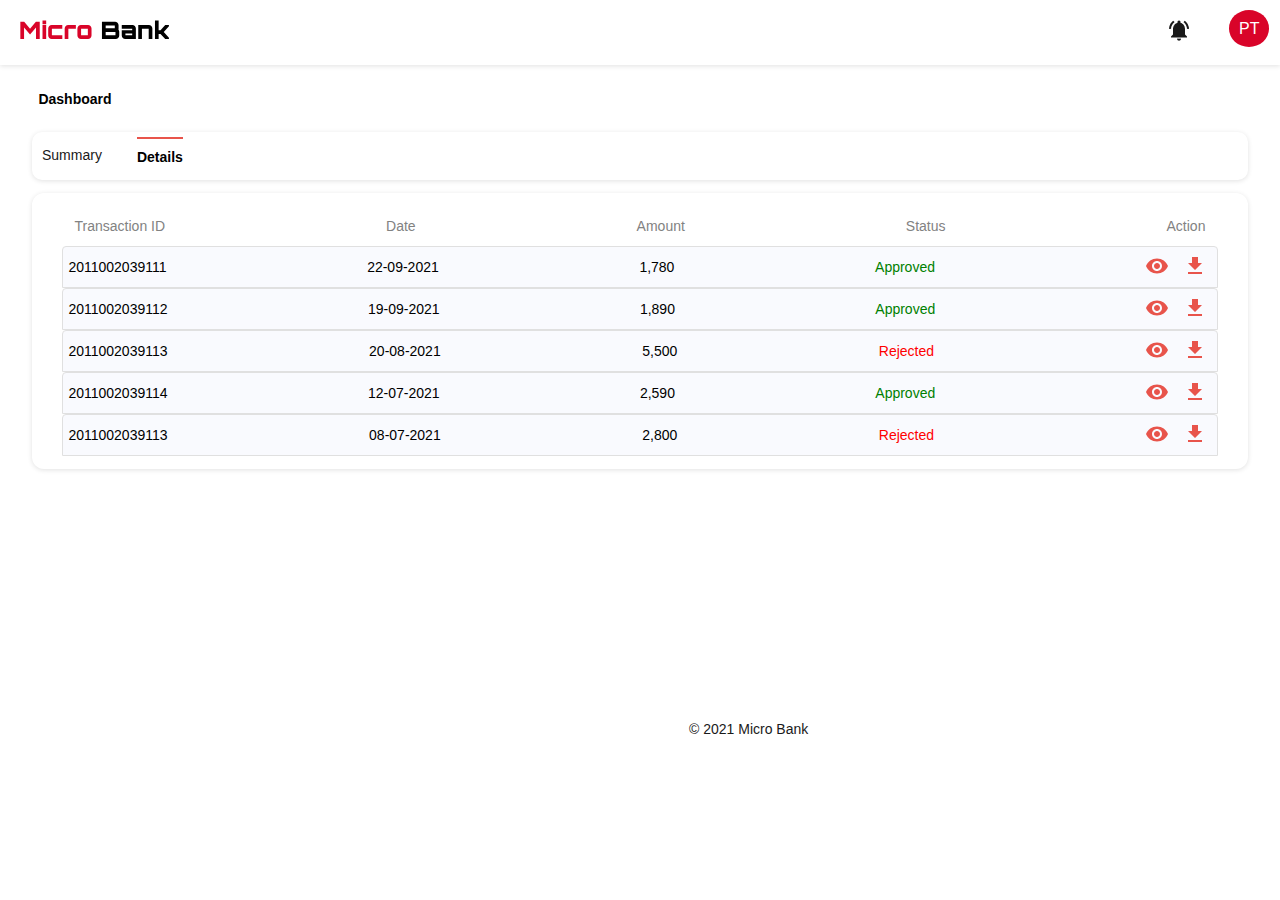
==== details.html @ 706b4410 "Added signup page and updated the UI" ====
<!DOCTYPE html>
<html lang="en">
<head>
    <meta charset="UTF-8">
    <meta http-equiv="X-UA-Compatible" content="IE=edge">
    <meta name="viewport" content="width=device-width, initial-scale=1.0">
    <title>Micro Bank</title>
    <link rel="stylesheet" href="style.css"></link>

</head>
<body>
     <div>
         <nav class="nav-bar">
                 <div class="nav-list"> 
                <div class="nav-logo"><img src="imgs/micro_bank.svg" alt="micro_bank"></div>
                     <div class="nav-items"><li><img src="imgs/bell.png" alt="bell"></li>
                     <li><a href="login.html">PT</a>
                        <span></span>
                    <li><img src="imgs/down_arrow.svg" alt="arrow" ></li></li></div>
                 </div>
         </nav>
     </div>
     <div class="dashboard">
            <h3>Dashboard</h3>
         </div>
         <div class="tabs">
            <div class="summary-tab"><p><a href="index.html">Summary</a></p></div>
            <div class="details-tab"><p>Details</p></div>
         </div>

         <div class="transaction-container">
            <div class="details-heading">
                <li>Transaction ID</li>
                <li>Date</li>
                <li>Amount</li>
                <li>Status</li>
                <li>Action</li>
            </div>
            <div class="details-data">
                <li>2011002039111</li>
                <li>22-09-2021</li>
                <li>1,780</li>
                <li style="color: #008000;">Approved</li>
                <li><img src="imgs/red_eye.svg" alt=""><img src="imgs/download.svg" alt=""></li>
            </div>
            <div class="details-data">
                <li>2011002039112</li>
                <li>19-09-2021</li>
                <li>1,890</li>
                <li style="color: #008000;">Approved</li>
                <li><img src="imgs/red_eye.svg" alt=""><img src="imgs/download.svg" alt=""></li>
            </div>
            <div class="details-data">
                <li>2011002039113</li>
                <li>20-08-2021</li>
                <li>5,500</li>
                <li style="color: #FF0000;">Rejected</li>
                <li><img src="imgs/red_eye.svg" alt=""><img src="imgs/download.svg" alt=""></li>
            </div>
            <div class="details-data">
                <li>2011002039114</li>
                <li>12-07-2021</li>
                <li>2,590</li>
                <li style="color: #008000;">Approved</li>
                <li><img src="imgs/red_eye.svg" alt=""><img src="imgs/download.svg" alt=""></li>
            </div>
            <div class="details-data">
                <li>2011002039113</li>
                <li>08-07-2021</li>
                <li>2,800</li>
                <li style="color: #FF0000;">Rejected</li>
                <li><img src="imgs/red_eye.svg" alt=""><img src="imgs/download.svg" alt=""></li>
            </div>
         </div>

         

         <footer class="footer">
             © 2021 Micro Bank
         </footer>
    <script src="script.js"></script>
</body>
</html>
---- style.css ----
/* Desktop styling */

/* container */
* {
  margin: 0;
  padding: 0;
  box-sizing: border-box;
  font-family: Verdana, Geneva, Tahoma, sans-serif;
}

/* Dashboard */

.nav-bar {
  width: 100%;
  background-color: #ffffff;
  box-shadow: 0px 1px 5px rgba(0, 0, 0, 0.12);
}
.nav-logo {
  padding: 20px;
}
.nav-list {
  display: flex;
}
.nav-items {
  margin-left: 75%;
  display: flex;
}
.nav-list li {
  list-style: none;
  padding: 20px;
}

.nav-list li a {
  text-decoration: none;
  color: #ffffff;
  background: #d90429;
  padding: 10px;
  border-radius: 50%;
}

.dashboard h3 {
  font-size: 14px;
  padding: 2% 3%;
}
.tabs {
  display: flex;
  background: #ffffff;
  box-shadow: 0px 1px 5px rgba(0, 0, 0, 0.12);
  border-radius: 12px;
  width: 95%;
  margin: auto;
  padding: 5px 10px;
  border-radius: 10px;
  font-size: 14px;
}
.summary {
  margin: 0 35px 0 0;
  background: #ffffff;
  border-top: 2px solid #e8544b;
}
.summary p {
  padding: 8px 0;
  font-weight: bold;
}
.details {
  background: #ffffff;
  border-top: 2px solid #ffffff;
}
.details p {
  padding: 10px 0;
}
.details p a {
  text-decoration: none;
  color: #1a1a1a;
}

.summary-details {
  margin: 1% 2.5%;
  background: #fff0f3;
  border: 1px solid rgba(217, 4, 41, 0.2);
  box-sizing: border-box;
  box-shadow: 0px 1px 5px rgba(0, 0, 0, 0.12);
  border-radius: 12px;
}
.summary-details h5 {
  color: #1a1a1a;
  font-weight: bold;
  font-size: 15px;
  padding: 0.5% 2%;
}
.info {
  display: flex;
  padding: 1% 2%;
  gap: 10%;
}
.info li {
  list-style: none;
}
.info li span {
  font-size: 12px;
  color: rgba(0, 0, 0, 0.38);
}
.info li p {
  color: #333333;
  font-size: 14px;
  padding: 10px 0;
}

.services-heading h3 {
  margin: 1% 2.5%;
  font-size: 14px;
}
.services-heading span {
  font-style: italic;
  font-weight: normal;
  font-size: 12px;
}

.current-services {
  margin: 1% 2.5%;
  border: 1px solid #ffffff;
  box-sizing: border-box;
  box-shadow: 0px 1px 5px rgba(0, 0, 0, 0.12);
  border-radius: 12px;
}
.current-services h5 {
  color: #1a1a1a;
  font-weight: bold;
  font-size: 15px;
  padding: 0.5% 2%;
}
.info li span img {
  height: 40px;
  width: 50px;
}
.footer {
  position: absolute;
  width: fit-content;
  height: 16px;
  left: 689px;
  top: 721px;

  font-size: 14px;
  text-align: center;

  color: #1a1a1a;
}
/* login */
.container {
  display: flex;
  width: 100%;
}

/* logo styling */
.logo-container {
  width: 50%;
  position: absolute;
  left: 0%;
  right: 50%;
  top: 0%;
  bottom: 0%;

  background: #d90429;
}

.spirit-logo {
  position: absolute;
  width: 450px;
  height: 450px;
  left: 150px;
  top: 124px;
}
.top-img {
  position: fixed;
  width: 227px;
  height: 227px;
}
.bottom-img {
  position: fixed;
  width: 200px;
  height: 150px;
  left: 532px;
  top: 585px;
}
.heading {
  position: absolute;
  width: 401px;
  height: 80px;
  left: 180px;
  top: 550px;

  font-style: normal;
  font-weight: 900;
  font-size: 4rem;
  line-height: 80px;
  text-align: center;
  color: #ffffff;
}
.heading a {
  text-decoration: none;
  color: #ffffff;
}

/* login */

.login-container {
  width: 50%;
  position: absolute;
  width: 380px;
  height: 549px;
  left: 855px;
  top: 130px;
  margin: 0 5%;
  padding: 1%;
}

.login-header {
  font-size: 32px;
  line-height: 44px;
  color: #1a1a1a;
}
.helper-text {
  font-size: 14px;
  line-height: 19px;
  color: #828282;
  padding: 10px 0;
}
.login-input label {
  padding: 10px 0;
}
.login-input {
  padding: 2%;
}
.login-input img {
  position: absolute;
  bottom: 280px;
  right: 50px;
  width: 24px;
  height: 24px;
}

.login-input input {
  width: 320px;
  height: 45px;
  margin: 10px 0;
  border: 0;
  outline: none;
  background: #e8e8e8;
  border-radius: 12px;
}

.date-input {
  position: absolute;
  bottom: 172px;
  right: 0px;
  width: 24px;
  height: 24px;
}
.pw-input {
  position: absolute;
  bottom: 72px;
  right: 0px;
  width: 24px;
  height: 24px;
}
.cpw-input {
  position: absolute;
  bottom: -27px;
  right: 0px;
  width: 24px;
  height: 24px;
}
.forgot-text {
  text-align: right;
}
.forgot-text a {
  font-size: 12px;
  color: #d90429;
  font-weight: 600;
  margin-right: 6%;
  text-decoration: none;
}
.login-btn {
  background: #d90429;
  box-shadow: 0px 6px 28px 5px rgba(254, 45, 23, 0.3);
  border-radius: 12px;
  border: 0;
  outline: none;
  color: #ffffff;
  width: 320px;
  height: 40px;
  padding: 2.5%;
  margin: 5% 10px;
  font-size: 16px;
  text-align: center;
}
.create-account {
  text-align: center;
  font-size: 14px;
  line-height: 19px;
  color: #828282;
  padding: 5% 5%;
}
.create-account span a {
  text-decoration: none;
  color: #d90429;
}

/* signup container */

.signup-container {
  width: 50%;
  position: absolute;
  width: 380px;
  height: 90vh;
  left: 855px;
  top: 40px;
  margin: 0 5%;
  padding: 1%;
}

/* details container */
.transaction-container {
  width: 95%;
  height: fit-content;
  left: 24px;
  top: 233px;
  margin: 1% 2.5%;
  background: #ffffff;
  box-shadow: 0px 1px 5px rgba(0, 0, 0, 0.12);
  border-radius: 12px;
  padding: 1% 0;
  font-size: 14px;
}
.details-heading {
  display: flex;
  justify-content: space-between;
  padding: 0 1%;
  color: #828282;
  margin: 1% 2.5%;
  align-items: center;
}
.details-heading {
  list-style: none;
}
.details-data {
  display: flex;
  list-style: none;
  align-items: center;
  justify-content: space-between;
  margin: 0 2.5%;
  background: rgba(244, 245, 253, 0.5);
  border: 1px solid #e0e0e0;
  box-sizing: border-box;
  border-radius: 4px 4px 0px 0px;
  padding: 5px;
}
.details-data img {
  padding: 5px;
  margin: 0 5px;
}
.summary-tab {
  margin: 0 35px 0 0;
  background: #ffffff;
  border-top: 2px solid #ffffff;
}
.summary-tab p {
  padding: 8px 0;
}
.summary-tab p a {
  text-decoration: none;
  color: #1a1a1a;
}
.details-tab {
  background: #ffffff;
  border-top: 2px solid #e8544b;
}
.details-tab p {
  padding: 10px 0;
  font-weight: bold;
}
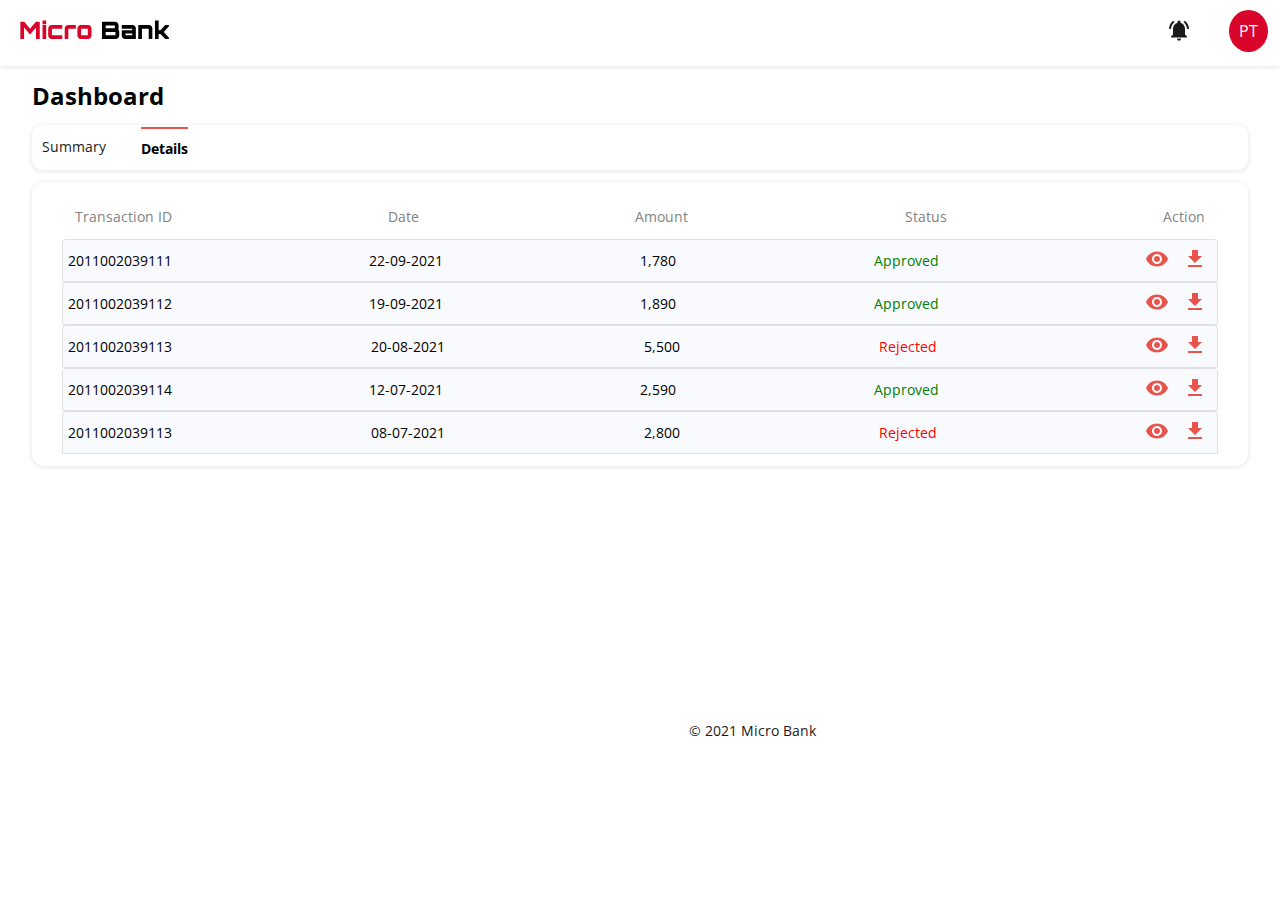
==== commit ce702bc5: "mobile responsive added" ====
--- a/details.html
+++ b/details.html
@@ -21,7 +21,7 @@
          </nav>
      </div>
      <div class="dashboard">
-            <h3>Dashboard</h3>
+            <p>Dashboard</p>
          </div>
          <div class="tabs">
             <div class="summary-tab"><p><a href="index.html">Summary</a></p></div>
--- a/style.css
+++ b/style.css
@@ -1,11 +1,11 @@
+@import url("https://fonts.googleapis.com/css2?family=Open+Sans:wght@300;400;700&family=Orbitron:wght@900&display=swap");
 /* Desktop styling */
-
 /* container */
 * {
   margin: 0;
   padding: 0;
   box-sizing: border-box;
-  font-family: Verdana, Geneva, Tahoma, sans-serif;
+  font-family: "Open Sans", sans-serif;
 }
 
 /* Dashboard */
@@ -38,9 +38,22 @@
   border-radius: 50%;
 }
 
-.dashboard h3 {
-  font-size: 14px;
-  padding: 2% 3%;
+.mob-nav {
+  display: none;
+}
+.mobile-services-heading {
+  display: none;
+}
+.mobile-available-services {
+  display: none;
+}
+
+.dashboard p {
+  font-style: normal;
+  font-weight: bold;
+  font-size: 24px;
+  line-height: 33px;
+  padding: 1% 2.5%;
 }
 .tabs {
   display: flex;
@@ -49,7 +62,7 @@
   border-radius: 12px;
   width: 95%;
   margin: auto;
-  padding: 5px 10px;
+  padding: 2px 10px;
   border-radius: 10px;
   font-size: 14px;
 }
@@ -60,7 +73,9 @@
 }
 .summary p {
   padding: 8px 0;
-  font-weight: bold;
+  font-style: normal;
+  font-weight: bold;
+  font-size: 16px;
 }
 .details {
   background: #ffffff;
@@ -82,19 +97,46 @@
   box-shadow: 0px 1px 5px rgba(0, 0, 0, 0.12);
   border-radius: 12px;
 }
-.summary-details h5 {
+.summary-details p {
   color: #1a1a1a;
-  font-weight: bold;
-  font-size: 15px;
   padding: 0.5% 2%;
-}
-.info {
+  font-style: normal;
+  font-weight: bold;
+  font-size: 18px;
+  line-height: 25px;
+}
+.mob-info {
+  display: none;
+}
+
+.sum-info {
   display: flex;
   padding: 1% 2%;
   gap: 10%;
 }
+.sum-info li {
+  list-style: none;
+  font-weight: normal;
+  font-size: 18px;
+}
+.sum-info li span {
+  font-size: 12px;
+  color: rgba(0, 0, 0, 0.38);
+}
+.sum-info li p {
+  color: #333333;
+  font-size: 14px;
+  padding: 10px 0;
+}
+.info {
+  display: flex;
+  padding: 1% 2%;
+  gap: 10%;
+}
 .info li {
   list-style: none;
+  font-weight: normal;
+  font-size: 18px;
 }
 .info li span {
   font-size: 12px;
@@ -114,6 +156,9 @@
   font-style: italic;
   font-weight: normal;
   font-size: 12px;
+}
+.mobile-current-services {
+  display: none;
 }
 
 .current-services {
@@ -188,7 +233,6 @@
   height: 80px;
   left: 180px;
   top: 550px;
-
   font-style: normal;
   font-weight: 900;
   font-size: 4rem;
@@ -197,6 +241,7 @@
   color: #ffffff;
 }
 .heading a {
+  font-family: "Orbitron", sans-serif;
   text-decoration: none;
   color: #ffffff;
 }
@@ -215,18 +260,28 @@
 }
 
 .login-header {
+  font-style: normal;
+  font-weight: bold;
   font-size: 32px;
   line-height: 44px;
-  color: #1a1a1a;
+  padding-left: 5px;
 }
 .helper-text {
   font-size: 14px;
   line-height: 19px;
   color: #828282;
-  padding: 10px 0;
+  padding: 10px 10px 10px 5px;
+  font-style: normal;
+  font-weight: bold;
+  font-size: 14px;
+  line-height: 19px;
 }
 .login-input label {
   padding: 10px 0;
+  font-style: normal;
+  font-weight: bold;
+  font-size: 14px;
+  line-height: 19px;
 }
 .login-input {
   padding: 2%;
@@ -251,21 +306,21 @@
 
 .date-input {
   position: absolute;
-  bottom: 172px;
+  bottom: 165px;
   right: 0px;
   width: 24px;
   height: 24px;
 }
 .pw-input {
   position: absolute;
-  bottom: 72px;
+  bottom: 65px;
   right: 0px;
   width: 24px;
   height: 24px;
 }
 .cpw-input {
   position: absolute;
-  bottom: -27px;
+  bottom: -35px;
   right: 0px;
   width: 24px;
   height: 24px;
@@ -276,9 +331,12 @@
 .forgot-text a {
   font-size: 12px;
   color: #d90429;
-  font-weight: 600;
   margin-right: 6%;
   text-decoration: none;
+  font-style: normal;
+  font-weight: bold;
+  font-size: 14px;
+  line-height: 19px;
 }
 .login-btn {
   background: #d90429;
@@ -293,13 +351,21 @@
   margin: 5% 10px;
   font-size: 16px;
   text-align: center;
+  font-style: normal;
+  font-weight: bold;
+  font-size: 18px;
+  line-height: 25px;
+  cursor: pointer;
 }
 .create-account {
+  font-style: normal;
+  font-weight: bold;
+  font-size: 14px;
   text-align: center;
-  font-size: 14px;
   line-height: 19px;
   color: #828282;
-  padding: 5% 5%;
+  padding: 5% 0%;
+  margin-left: -30px;
 }
 .create-account span a {
   text-decoration: none;
@@ -379,3 +445,221 @@
   padding: 10px 0;
   font-weight: bold;
 }
+
+/* mobile responsive */
+
+@media only screen and (max-device-width: 480px) {
+  * {
+    margin: 0;
+    padding: 0;
+    box-sizing: border-box;
+    font-family: "Open Sans", sans-serif;
+  }
+  .nav-bar {
+    width: 360px;
+    background: #d90429;
+  }
+  .nav-bar li {
+    list-style: none;
+  }
+  .nav-logo {
+    display: none;
+  }
+  .nav-items {
+    display: none;
+  }
+  .mob-nav {
+    height: 55px;
+    display: flex;
+    justify-content: space-between;
+    align-items: center;
+  }
+  .header-mobile {
+    color: #ffffff;
+    font-style: normal;
+    font-weight: 500;
+    font-size: 24px;
+    line-height: 33px;
+    margin-left: -55px;
+  }
+  .hamburger div {
+    width: 36px;
+    height: 2.5px;
+    background-color: #ffffff;
+    margin: 6px 0 0 15px;
+  }
+
+  .mob-logout {
+    color: #ffffff;
+    font-style: normal;
+    font-weight: 300;
+    font-size: 18px;
+    line-height: 25px;
+    margin-right: 10px;
+  }
+  .dashboard {
+    display: none;
+  }
+  .tabs {
+    margin: 5px;
+    color: #d90429;
+    box-shadow: 0;
+    border-radius: 0;
+    width: 360px;
+  }
+  .details p {
+    color: #8d99ae;
+    font-weight: 600;
+    font-style: normal;
+  }
+  .summary-details p {
+    display: none;
+  }
+  .summary-details {
+    background: #ffffff;
+    border: 0;
+    box-shadow: 0;
+  }
+  .sum-info {
+    display: none;
+  }
+  .summary {
+    margin: 0 25px 0 0;
+    background: #ffffff;
+    border-bottom: 2px solid #e8544b;
+    border-top: 0;
+  }
+
+  .mob-info {
+    width: 342px;
+    height: fit-content;
+    display: grid;
+    background: #ffffff;
+    border: 1px solid black;
+    border-radius: 5px;
+    padding: 2% 3%;
+    color: #2b2d42;
+    font-size: 18px;
+  }
+  .mob-info li {
+    list-style: none;
+    font-weight: 300;
+    font-size: 14px;
+    line-height: 19px;
+    padding: 8px 2px;
+  }
+  .income-bg span {
+    background: #2b2d42;
+    color: #ffffff;
+    padding: 1px 100px 0 2px;
+    margin-left: 50px;
+  }
+  .spends-bg span {
+    background: #ef233c;
+    color: #ffffff;
+    padding: 1px 50px 0 2px;
+    margin-left: 50px;
+  }
+  .services-heading {
+    display: none;
+  }
+  .current-services {
+    display: none;
+  }
+  .mobile-services-heading {
+    display: block;
+  }
+  .mobile-services-heading p {
+    font-weight: 300;
+    font-size: 16px;
+    line-height: 25px;
+    padding-left: 10px;
+  }
+  .mobile-services-heading span {
+    font-size: 14px;
+    padding-left: 10px;
+    font-weight: 300;
+    font-size: 14px;
+  }
+  .mobile-current-services {
+    display: block;
+    width: 342px;
+    height: 140px;
+    margin: 1.5% 2.5%;
+    background: #2b2d42;
+    border-radius: 5px;
+  }
+  .mobile-current-services p {
+    color: #ffffff;
+    font-weight: 300;
+    font-size: 14px;
+    padding: 9px 2%;
+  }
+  .mobile-info {
+    display: grid;
+    grid-template-columns: auto auto auto;
+    padding: 1% 2%;
+    background: #ffffff;
+    margin: 2%;
+    border-radius: 5px;
+  }
+  .mobile-info li {
+    width: fit-content;
+    list-style: none;
+    font-weight: normal;
+    font-size: 18px;
+    text-align: center;
+  }
+  .mobile-info li span {
+    font-size: 12px;
+    color: rgba(0, 0, 0, 0.38);
+  }
+  .mobile-info li p {
+    color: #333333;
+    font-size: 14px;
+    padding: 5px 0;
+    font-weight: 300;
+    font-size: 12px;
+    line-height: 16px;
+    text-align: center;
+  }
+  .mobile-info li span img {
+    height: 30px;
+    width: 35px;
+    margin: 8px;
+  }
+  .mobile-available-services {
+    display: block;
+    width: 360px;
+    height: 150px;
+  }
+  .mobile-available-services p {
+    padding: 2px 10px;
+    font-weight: 300;
+    font-size: 14px;
+  }
+
+  .available-info {
+    border: 1px solid black;
+    border-radius: 5px;
+    display: grid;
+    grid-template-columns: auto auto auto;
+    margin: 2%;
+    padding: 3%;
+  }
+  .available-info li {
+    list-style: none;
+    margin-top: 5px;
+    text-align: center;
+  }
+  .available-info p {
+    font-weight: 300;
+    font-size: 12px;
+    line-height: 16px;
+  }
+  .available-info li img {
+    height: 30px;
+    width: 35px;
+    margin-top: 10px;
+  }
+}
